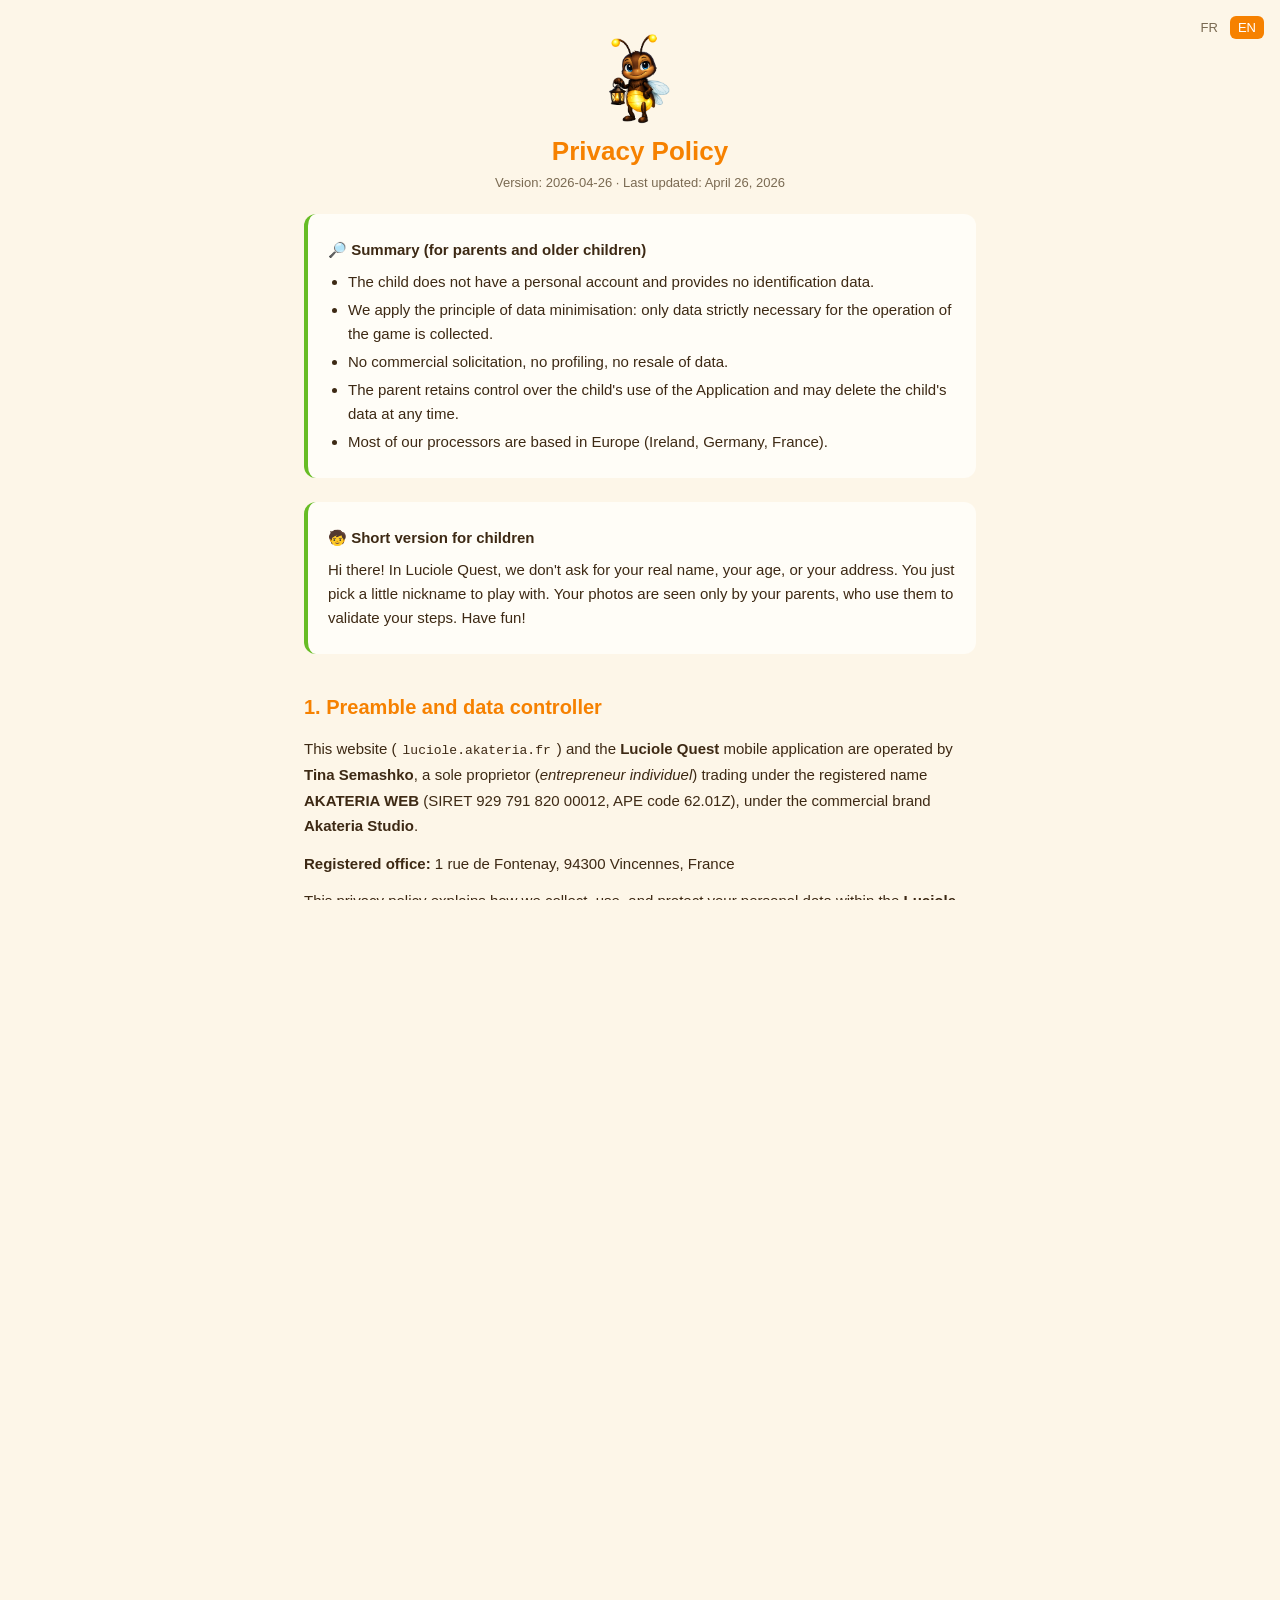
==== privacy-en.html @ 366c7b30 "feat(legal): add Privacy EN, Terms FR, Terms EN pages Hand-converted from luciole-quest/docs/. Same " ====
<!DOCTYPE html>
<html lang="en">
<head>
  <meta charset="UTF-8">
  <meta name="viewport" content="width=device-width, initial-scale=1.0">
  <title>Privacy Policy — Luciole Quest</title>
  <meta name="description" content="Privacy Policy of the Luciole Quest application">
  <link rel="icon" href="assets/mascot.png">
  <link rel="stylesheet" href="style.css">
</head>
<body>
  <div class="lang-toggle">
    <a href="privacy-fr.html">FR</a>
    <a href="privacy-en.html" class="active">EN</a>
  </div>

  <main class="legal-container">
    <header class="legal-header">
      <img src="assets/mascot.png" alt="Lux" class="mascot">
      <h1>Privacy Policy</h1>
      <p class="legal-meta">Version: 2026-04-26 &middot; Last updated: April 26, 2026</p>
    </header>

    <aside class="legal-summary">
      <p>🔎 <strong>Summary (for parents and older children)</strong></p>
      <ul>
        <li>The child does not have a personal account and provides no identification data.</li>
        <li>We apply the principle of data minimisation: only data strictly necessary for the operation of the game is collected.</li>
        <li>No commercial solicitation, no profiling, no resale of data.</li>
        <li>The parent retains control over the child's use of the Application and may delete the child's data at any time.</li>
        <li>Most of our processors are based in Europe (Ireland, Germany, France).</li>
      </ul>
    </aside>

    <aside class="legal-summary">
      <p>🧒 <strong>Short version for children</strong></p>
      <p>Hi there! In Luciole Quest, we don't ask for your real name, your age, or your address. You just pick a little nickname to play with. Your photos are seen only by your parents, who use them to validate your steps. Have fun!</p>
    </aside>

    <article class="legal-content">

      <h2>1. Preamble and data controller</h2>

      <p>This website (<code>luciole.akateria.fr</code>) and the <strong>Luciole Quest</strong> mobile application are operated by <strong>Tina Semashko</strong>, a sole proprietor (<em>entrepreneur individuel</em>) trading under the registered name <strong>AKATERIA WEB</strong> (SIRET 929 791 820 00012, APE code 62.01Z), under the commercial brand <strong>Akateria Studio</strong>.</p>

      <p><strong>Registered office:</strong> 1 rue de Fontenay, 94300 Vincennes, France</p>

      <p>This privacy policy explains how we collect, use, and protect your personal data within the <strong>Luciole Quest</strong> application (hereinafter "the Application").</p>

      <p>We comply with the General Data Protection Regulation (GDPR, EU Regulation 2016/679), the French Data Protection Act of 6 January 1978 as amended (<em>Loi Informatique et Libertés</em>), and the recommendations of the French data protection authority (CNIL — <em>Commission Nationale de l'Informatique et des Libertés</em>) regarding applications aimed at children.</p>

      <p>The Application is designed in accordance with the <strong>best interests of the child</strong>, in line with CNIL recommendations and GDPR principles.</p>

      <p>Given the nature and scale of our activity, <strong>we have not appointed a data protection officer (DPO)</strong>, as our activity does not fall under any of the cases requiring mandatory designation set out in Article 37 of the GDPR.</p>

      <p><strong>For any questions concerning your personal data, you can contact us at: <code>contact@akateria.fr</code></strong></p>

      <h2>2. Target audience and how the Application works</h2>

      <p>Luciole Quest is a family treasure hunt application designed for <strong>children aged 5 and over</strong>, who play <strong>under the supervision of a parent or legal guardian</strong>.</p>

      <ul>
        <li>The <strong>parent</strong> (user aged 18 or over) creates an account, sets up treasure hunts (locations, riddles, photos), launches the game, and receives the child's submissions and hint requests.</li>
        <li>The <strong>child</strong> joins the game through a code provided by the parent. The child does not create a personal account and provides no identification data (email, password, etc.). The child only chooses a nickname to display during the game.</li>
      </ul>

      <p>The Application is intended for family use, on the parent's mobile device. The child does not download or use the Application autonomously.</p>

      <p><strong>Account creation is strictly reserved for adults (aged 18 or over).</strong> By signing up, the parent confirms that they are of legal age and acting as the legal representative of the child.</p>

      <p>Providing your email address is necessary to create your account and to perform the service (authentication, password reset). Without it, use of the Application is not possible.</p>

      <h2>3. Personal data collected</h2>

      <h3>3.1 Parent data (authenticated user)</h3>

      <div class="table-wrap">
      <table>
        <thead>
          <tr><th>Data</th><th>Source</th><th>Storage</th></tr>
        </thead>
        <tbody>
          <tr><td>Email address</td><td>Sign-up form</td><td>Supabase (Ireland)</td></tr>
          <tr><td>Password (bcrypt-hashed)</td><td>Sign-up form / password reset</td><td>Supabase (Ireland)</td></tr>
          <tr><td>Authentication metadata (sign-up date, last sign-in, email confirmation)</td><td>Automatically by Supabase Auth</td><td>Supabase (Ireland)</td></tr>
          <tr><td>Treasure hunt content (titles, location descriptions, generated riddles, settings)</td><td>Manual entry by the parent</td><td>Supabase (Ireland)</td></tr>
          <tr><td>Reference photos of locations</td><td>Parent's camera / gallery</td><td>Supabase Storage (Ireland, public access — see §10)</td></tr>
          <tr><td>Pre-recorded hint photos</td><td>Parent's camera / gallery</td><td>Supabase Storage (Ireland, public access — see §10)</td></tr>
          <tr><td>Text of hints sent during a game</td><td>Manual entry during the game</td><td>Supabase (Ireland)</td></tr>
          <tr><td>Rejection comments on the child's photo submissions</td><td>Manual entry during the game</td><td>Supabase (Ireland)</td></tr>
          <tr><td>Team names (race mode)</td><td>Manual entry by the parent</td><td>Supabase (Ireland)</td></tr>
          <tr><td>Interface language preference (FR/EN/RU/UK)</td><td>In-app selection</td><td>Local storage on the device (not synced)</td></tr>
        </tbody>
      </table>
      </div>

      <h3>3.2 Child data (unauthenticated user)</h3>

      <p>The child <strong>provides no identification data</strong> (no email, no password, no date of birth).</p>

      <div class="table-wrap">
      <table>
        <thead>
          <tr><th>Data</th><th>Source</th><th>Storage</th></tr>
        </thead>
        <tbody>
          <tr><td>Nickname (first name or made-up name, free text, max 20 characters)</td><td>Entered by the child or the parent when joining a game</td><td>Supabase (Ireland)</td></tr>
          <tr><td>Validation photos for found locations</td><td>Camera of the mobile device</td><td>Supabase Storage (Ireland, private access — short-lived signed URLs)</td></tr>
          <tr><td>Hint requests and progress within the game</td><td>Child's actions during play</td><td>Supabase (Ireland)</td></tr>
        </tbody>
      </table>
      </div>

      <p>⚠️ <strong>Important note for parents:</strong> the child's nickname is entered by you or your child. We recommend using a nickname rather than the full first name, in order to limit identifying data.</p>

      <h3>3.3 Technical data (collected automatically)</h3>

      <div class="table-wrap">
      <table>
        <thead>
          <tr><th>Data</th><th>Purpose</th><th>Storage</th></tr>
        </thead>
        <tbody>
          <tr><td>Crash reports (stack traces, execution thread before the error)</td><td>Bug fixing</td><td>Sentry (Germany), 30 to 90 days depending on our plan</td></tr>
          <tr><td>IP address, user identifier, locale</td><td>Technical context for crash reports</td><td>Sentry (Germany)</td></tr>
          <tr><td>Structured application logs</td><td>Debugging</td><td>Sentry (Germany)</td></tr>
        </tbody>
      </table>
      </div>

      <h3>3.4 Data processed by our riddle generation service</h3>

      <p>When the parent requests automatic generation of a riddle from the description of a location, <strong>the description text entered by the parent is transmitted to the Mistral AI API</strong> (a French processor based in Paris) in order to produce the riddle.</p>

      <p>⚠️ <strong>If the parent includes the child's first name or personal details in the location description (e.g., "Under Sasha's bed"), this information will be transmitted to Mistral AI</strong> when the riddle is generated. We recommend avoiding the inclusion of identifying personal data in location descriptions.</p>

      <h2>4. Purposes and legal bases for processing</h2>

      <div class="table-wrap">
      <table>
        <thead>
          <tr><th>Data</th><th>Purpose</th><th>Legal basis (GDPR)</th></tr>
        </thead>
        <tbody>
          <tr><td>Parent's email + password</td><td>Authentication, password reset</td><td>Performance of contract (Art. 6.1.b)</td></tr>
          <tr><td>Treasure hunt content (titles, descriptions, riddles, photos)</td><td>Operation of the game</td><td>Performance of contract (Art. 6.1.b)</td></tr>
          <tr><td>Child's nickname</td><td>Display in the game, progress tracking</td><td>Performance of the contract concluded with the parent (Art. 6.1.b) — since the child has no account or direct contractual relationship, processing relies on the contract concluded with the parent and falls within the exercise of parental authority</td></tr>
          <tr><td>Validation photos sent by the child</td><td>Parent's validation of progress</td><td>Performance of the contract concluded with the parent (Art. 6.1.b) — same framework as above</td></tr>
          <tr><td>Location description sent to Mistral AI</td><td>Automatic riddle generation</td><td>Performance of contract (Art. 6.1.b)</td></tr>
          <tr><td>Sentry technical data (crashes, logs)</td><td>Improving the reliability of the Application</td><td>Legitimate interest (Art. 6.1.f) — see details below</td></tr>
        </tbody>
      </table>
      </div>

      <p><strong>Balancing test — legitimate interest (Sentry).</strong> This legitimate interest is balanced against your rights and freedoms: the data collected by Sentry is strictly limited to what is necessary for technical diagnosis (execution traces, technical context, user identifier to link events). No use is made for commercial, marketing, or profiling purposes. You may object to this processing by contacting us (see §11).</p>

      <h2>5. Children's specifics (GDPR Art. 8 + CNIL recommendations)</h2>

      <p>In accordance with Article 8 of the GDPR and the CNIL recommendations for applications aimed at children:</p>

      <ul>
        <li><strong>The child does not create a personal account.</strong> The child accesses the game only through a code provided by their parent.</li>
        <li><strong>No identification data of the child is collected</strong> beyond the nickname they choose for the game (which may be a made-up name).</li>
        <li><strong>The Application does not allow any interaction between the child and third parties.</strong> No public messaging, no social network, no advertising, no in-app purchases are accessible from the child's interface.</li>
        <li><strong>The parent is solely responsible for the content and progress of the game.</strong> Riddles, photos, and hints are created by the parent.</li>
        <li><strong>No data is used for commercial solicitation, profiling, or transmission to third parties for advertising purposes.</strong></li>
        <li><strong>The parent's account is protected</strong> by a password (≥8 characters, complexity required).</li>
        <li><strong>We design the Application taking into account the best interests of the child</strong>, by strictly limiting data collection and excluding any interaction of the child with third parties.</li>
      </ul>

      <p><strong>Framework for processing the child's data.</strong> Since the Application is designed for supervised family use, the processing of the child's data (nickname, validation photos, hint requests) relies on the <strong>performance of the contract concluded with the parent</strong> (Art. 6.1.b GDPR), in compliance with parental authority and the principle of data minimisation. The parent, as the holder of parental authority, oversees the child's use of the Application and authorises us to carry out the processing strictly necessary for the operation of the game. As a parent or legal guardian, you may at any time exercise the child's rights on their behalf (access, deletion — see §11).</p>

      <p><strong>Age verification.</strong> The Application does not implement a technical age-verification mechanism. Account creation is reserved for adults by user declaration during sign-up, consistent with our supervised family use model: the child has no personal account and can only access the game with a code generated by the parent.</p>

      <h2>6. Processors (recipients of the data)</h2>

      <p>To provide the service, we rely on the following processors:</p>

      <div class="table-wrap">
      <table>
        <thead>
          <tr><th>Processor</th><th>Role</th><th>Country / Region</th><th>Compliance</th></tr>
        </thead>
        <tbody>
          <tr><td><strong>Supabase Inc.</strong></td><td>Authentication, database, file storage, edge functions, real-time</td><td>Ireland 🇮🇪 (<code>aws-1-eu-west-1</code> region)</td><td>DPA signed, EU hosting</td></tr>
          <tr><td><strong>Sentry GmbH</strong></td><td>Crash reports, application logs</td><td>Germany 🇩🇪 (<code>de.sentry.io</code> region)</td><td>DPA + integrated standard contractual clauses</td></tr>
          <tr><td><strong>Mistral AI</strong></td><td>Automatic riddle generation (LLM)</td><td>France 🇫🇷 (Paris)</td><td>DPA validated at sign-up. Under the terms of the Mistral platform, data sent through the API is not used to train the models.</td></tr>
          <tr><td><strong>Mailjet (Sinch)</strong></td><td>Sending of transactional emails (password reset, confirmations)</td><td>France 🇫🇷 (servers in Paris)</td><td>DPA signed, EU hosting</td></tr>
          <tr><td><strong>OVHcloud</strong></td><td>Domain name registration, DNS, MX</td><td>France 🇫🇷</td><td>OVH standard DPA</td></tr>
          <tr><td><strong>GitHub Pages (Microsoft Corporation)</strong></td><td>Hosting of the static website <code>luciole.akateria.fr</code> (this policy, web password reset page, files required for Android App Links)</td><td>United States 🇺🇸</td><td>DPA + standard contractual clauses (SCCs) — see §7</td></tr>
        </tbody>
      </table>
      </div>

      <p><strong>None of these processors is authorised to use your data for their own purposes</strong> (advertising, sales, profiling, etc.). They act only on our instructions.</p>

      <h2>7. Data transfers outside the European Union</h2>

      <p>The majority of our processors operate within the European Union. Only one transfer to a third country takes place:</p>

      <ul>
        <li><strong>GitHub Pages (Microsoft Corporation, United States)</strong>: hosts our static website <code>luciole.akateria.fr</code>. No personal data is <strong>intentionally transferred</strong> to GitHub Pages as part of the operation of the Application. However, when the website is visited (this policy, terms of service, password reset page, technical files such as <code>assetlinks.json</code> for Android App Links), certain technical data such as the <strong>visitor's IP address</strong> may be processed by the host according to its own terms.</li>
      </ul>

      <p>The transfer to GitHub/Microsoft is governed by the <strong>standard contractual clauses</strong> adopted by the European Commission (Implementing Decision <strong>2021/914</strong> of 4 June 2021), as well as Microsoft Corporation's commitment under the <strong>EU-U.S. Data Privacy Framework (DPF)</strong>.</p>

      <h2>8. Retention period</h2>

      <div class="table-wrap">
      <table>
        <thead>
          <tr><th>Data</th><th>Retention period</th></tr>
        </thead>
        <tbody>
          <tr><td>Parent account (email, password, profile)</td><td>Until the parent deletes the account, or automatic deletion after 24 months of inactivity (see below)</td></tr>
          <tr><td>Treasure hunt content (titles, locations, riddles, parent photos)</td><td>Until manual deletion or account deletion</td></tr>
          <tr><td>Children's photos (validation submissions)</td><td>Until the game is deleted or the parent's account is deleted</td></tr>
          <tr><td>Child nickname and progress data</td><td>Until the game is deleted or the parent's account is deleted</td></tr>
          <tr><td>Sentry crash reports</td><td>30 to 90 days depending on our current plan (automatic rotation by Sentry)</td></tr>
          <tr><td>Mailjet email delivery logs</td><td>Approximately 30 days (automatic rotation by Mailjet)</td></tr>
          <tr><td>Supabase backups</td><td>No automated backups under our current plan; in the case of a manual backup, maximum duration of 30 days</td></tr>
        </tbody>
      </table>
      </div>

      <p><strong>Deletion period upon request.</strong> When you request the deletion of your account, all associated data is irreversibly deleted <strong>within a maximum of 30 days</strong> from the receipt of your request. This period includes deletion from any manual backups.</p>

      <p><strong>Deletion for prolonged inactivity.</strong> In the event of account inactivity for <strong>24 consecutive months</strong>, we reserve the right to delete the account and all associated data, after first sending a warning email to the address associated with the account at least 30 days before actual deletion.</p>

      <h2>9. Data security</h2>

      <p>We implement the following technical and organisational measures:</p>

      <ul>
        <li><strong>Encryption in transit</strong>: all communications with our servers (Supabase, Sentry, Mistral, Mailjet) use HTTPS/TLS.</li>
        <li><strong>Passwords</strong>: stored in hashed form (bcrypt) by Supabase. We never have access to passwords in plain text.</li>
        <li><strong>Database access control</strong>: Supabase's row-level security (RLS) rules ensure that a parent only accesses their own data.</li>
        <li><strong>Children's photos</strong>: stored in a private bucket, accessible only via short-lived signed URLs (1 hour) generated for the parent who owns the hunt.</li>
        <li><strong>Email authentication</strong>: emails we send are cryptographically signed (DKIM, DMARC, SPF) to prevent spoofing.</li>
      </ul>

      <h2>10. Photos uploaded by parents</h2>

      <p><strong>Important information.</strong> The photos that you (the parent) upload <strong>as location references or as hints</strong> (to be distinguished from the validation photos sent by the child) are stored in a space where read access is not protected by authentication. These photos are not indexed by search engines and are accessible to third parties only <strong>through the use of complex unique identifiers (UUIDs) that are non-guessable and not publicly referenced</strong>. In practice, accidental discovery is extremely improbable.</p>

      <p><strong>Residual risk.</strong> If the exact URL of a photo were to be disclosed (e.g., shared screenshot, video capture, link sent through messaging), anyone in possession of that URL could access it. There is therefore a <strong>residual risk of uncontrolled dissemination</strong> which we wish to bring to your attention.</p>

      <p><strong>Recommendation.</strong> We recommend that you avoid including in these photos any identifiable children, faces, documents, addresses, or other personal information that you would not want to be potentially disclosed.</p>

      <p><strong>Safeguard in the interface.</strong> The Application displays a clear warning under each photo upload button used by the parent, recalling this limitation and inviting caution.</p>

      <p><strong>Validation photos sent by the child.</strong> Photos uploaded by the child during a game (validation of found locations) <strong>are not subject</strong> to this limitation: they are stored in a private space, accessible only by the parent who owns the hunt, through short-lived signed URLs (1 hour).</p>

      <p><strong>Planned improvement.</strong> This limitation is due to the technical need to make hint photos visible to the child (who is not authenticated). An improvement to the protection of parent photos is planned in a future version of the Application.</p>

      <h2>11. Your rights</h2>

      <p>In accordance with the GDPR and the French Data Protection Act of 6 January 1978 as amended, you have the following rights regarding your personal data and that of your child:</p>

      <ul>
        <li><strong>Right of access</strong> (Art. 15 GDPR): obtain a copy of the data we hold about you and your child.</li>
        <li><strong>Right of rectification</strong> (Art. 16 GDPR): correct inaccurate data (e.g., your email address).</li>
        <li><strong>Right to erasure / right to be forgotten</strong> (Art. 17 GDPR): delete your account and all associated data.</li>
        <li><strong>Right to restriction of processing</strong> (Art. 18 GDPR): temporarily suspend the processing of certain data.</li>
        <li><strong>Right to data portability</strong> (Art. 20 GDPR): receive your data in a structured, machine-readable format. This right applies only to data that you have actively provided to us and that is processed by automated means.</li>
        <li><strong>Right to object</strong> (Art. 21 GDPR): object to certain processing based on legitimate interest (in particular Sentry).</li>
        <li><strong>Right to withdraw consent</strong>: at any time, without affecting the lawfulness of prior processing.</li>
        <li><strong>Post-mortem directives</strong> (article 85 of the French Data Protection Act): you have the right to define directives concerning the fate of your personal data after your death, under the conditions provided by law. For any question concerning the exercise of this right, you may contact us at <code>contact@akateria.fr</code>.</li>
      </ul>

      <p><strong>To exercise these rights, contact us at <code>contact@akateria.fr</code></strong> from the email address associated with your account. We will respond within a maximum of <strong>one month</strong> from the receipt of your request, extendable by two months in the case of a complex or numerous request (with prior notice).</p>

      <p><strong>Identity verification.</strong> To protect the confidentiality of your account, we may ask you for proof of identity before processing your request, particularly in case of doubt about its origin.</p>

      <p><strong>Right to lodge a complaint with the CNIL.</strong> If you consider that your rights are not being respected, you can lodge a complaint with the French data protection authority (CNIL): <a href="https://www.cnil.fr/fr/plaintes" target="_blank" rel="noopener">https://www.cnil.fr/fr/plaintes</a></p>

      <h2>12. Cookies and local storage</h2>

      <p>The Application <strong>does not use cookies</strong> (it is native, not web-based).</p>

      <p>On your device, the Application stores locally:</p>
      <ul>
        <li>Your <strong>authentication session</strong> (encrypted token, managed by Supabase, valid until logout)</li>
        <li>Your <strong>interface language preference</strong> (FR/EN/RU/UK)</li>
      </ul>

      <p>None of this data is shared with third parties. It is erased when you uninstall the Application.</p>

      <p>The website <code>luciole.akateria.fr</code> (password reset page) uses only the browser's <code>localStorage</code> to remember the chosen language. No cookies are set.</p>

      <h2>13. Changes to this policy</h2>

      <p>This privacy policy may be modified to reflect legal or technical developments.</p>

      <ul>
        <li>Any modification will be published on this page, with an update of the date at the top of the document.</li>
        <li><strong>Substantial</strong> modifications (new type of data collected, new processor, change of purpose) <strong>will require your acceptance</strong> within the application at the next launch.</li>
      </ul>

      <p>The current version is dated <strong>April 26, 2026</strong>.</p>

      <h2>14. Contact</h2>

      <p>For any question, to exercise your rights, or to lodge a complaint:</p>

      <ul>
        <li><strong>Email:</strong> <code>contact@akateria.fr</code></li>
        <li><strong>Data controller:</strong> Tina Semashko, sole proprietor (<em>entrepreneur individuel</em>)</li>
        <li><strong>Trading name:</strong> AKATERIA WEB</li>
        <li><strong>SIRET:</strong> 929 791 820 00012</li>
        <li><strong>APE code:</strong> 62.01Z (Computer programming)</li>
        <li><strong>Registered office:</strong> 1 rue de Fontenay, 94300 Vincennes, France</li>
        <li><strong>DPO:</strong> not appointed (see §1)</li>
      </ul>

      <p>You may also lodge a complaint with the CNIL: <a href="https://www.cnil.fr/fr/plaintes" target="_blank" rel="noopener">https://www.cnil.fr/fr/plaintes</a></p>

    </article>

    <footer class="legal-footer">
      <a href="terms-en.html">Terms of Service</a> &middot;
      <a href="/">Home</a>
    </footer>
  </main>
</body>
</html>
---- style.css ----
:root {
  --primary: #f68100;
  --primary-dark: #d86f00;
  --secondary: #67bc25;
  --background: #FDF6E8;
  --surface: #FFFDF7;
  --text-primary: #3D2914;
  --text-secondary: #7A6A52;
  --error: #d03a3a;
  --success: #4a8f2a;
  --border: #E0D4B8;
  --radius: 12px;
  --radius-lg: 20px;
}

* {
  box-sizing: border-box;
  margin: 0;
  padding: 0;
}

html, body {
  height: 100%;
  background: var(--background);
  font-family: -apple-system, BlinkMacSystemFont, "Segoe UI", Roboto, Oxygen, Ubuntu, Cantarell, sans-serif;
  color: var(--text-primary);
  -webkit-font-smoothing: antialiased;
  overflow-x: hidden;
}

.container {
  min-height: 100vh;
  display: flex;
  flex-direction: column;
  align-items: center;
  justify-content: center;
  padding: 24px;
  max-width: 440px;
  margin: 0 auto;
}

.mascot {
  width: 96px;
  height: auto;
  margin-bottom: 16px;
}

h1 {
  font-size: 28px;
  color: var(--primary);
  text-align: center;
  margin-bottom: 12px;
  font-weight: 700;
}

.tagline {
  text-align: center;
  color: var(--text-secondary);
  font-size: 15px;
  margin-bottom: 24px;
  line-height: 1.5;
}

.coming-soon {
  text-align: center;
  color: var(--text-primary);
  font-size: 16px;
  margin-top: 16px;
  font-weight: 500;
}

.hint {
  text-align: center;
  color: var(--text-secondary);
  font-size: 14px;
  margin-bottom: 24px;
  line-height: 1.5;
  max-width: 340px;
}

.lang-toggle {
  position: absolute;
  top: 16px;
  right: 16px;
  display: flex;
  gap: 4px;
  font-size: 13px;
}

.lang-toggle button {
  background: transparent;
  border: none;
  color: var(--text-secondary);
  cursor: pointer;
  padding: 4px 8px;
  border-radius: 6px;
  font-weight: 500;
}

.lang-toggle button.active {
  background: var(--primary);
  color: white;
}

form {
  width: 100%;
  display: flex;
  flex-direction: column;
  gap: 12px;
}

.field {
  position: relative;
  width: 100%;
}

.field input {
  width: 100%;
  padding: 14px 44px 14px 14px;
  border: 1px solid var(--border);
  border-radius: var(--radius);
  background: var(--surface);
  font-size: 16px;
  color: var(--text-primary);
  outline: none;
  transition: border-color 0.15s;
}

.field input:focus {
  border-color: var(--primary);
}

.field .toggle-visibility {
  position: absolute;
  right: 12px;
  top: 50%;
  transform: translateY(-50%);
  background: none;
  border: none;
  color: var(--text-secondary);
  cursor: pointer;
  padding: 4px 8px;
  font-size: 13px;
}

.rules {
  list-style: none;
  font-size: 13px;
  color: var(--text-secondary);
  margin-top: -4px;
  padding-left: 4px;
}

.rules li {
  padding: 2px 0;
  display: flex;
  align-items: center;
  gap: 8px;
}

.rules li::before {
  content: "○";
  color: var(--text-secondary);
  font-size: 14px;
  width: 14px;
  text-align: center;
}

.rules li.ok {
  color: var(--success);
}

.rules li.ok::before {
  content: "✓";
  color: var(--success);
}

.rules li.fail {
  color: var(--error);
}

.rules li.fail::before {
  content: "✗";
  color: var(--error);
}

button.primary {
  background: var(--primary);
  color: white;
  border: none;
  padding: 14px;
  border-radius: 999px;
  font-size: 16px;
  font-weight: 700;
  cursor: pointer;
  box-shadow: 0 3px 6px rgba(0, 0, 0, 0.15);
  transition: background-color 0.15s;
  margin-top: 8px;
}

button.primary:hover:not(:disabled) {
  background: var(--primary-dark);
}

button.primary:disabled {
  opacity: 0.6;
  cursor: not-allowed;
}

.error-banner {
  color: var(--error);
  text-align: center;
  padding: 8px;
  font-size: 14px;
}

.success-state,
.invalid-state,
.loading-state {
  text-align: center;
}

.success-state h1,
.invalid-state h1 {
  margin-bottom: 16px;
}

.spinner {
  width: 40px;
  height: 40px;
  border: 3px solid var(--border);
  border-top-color: var(--primary);
  border-radius: 50%;
  animation: spin 0.8s linear infinite;
  margin: 32px auto;
}

@keyframes spin {
  to { transform: rotate(360deg); }
}

.hidden {
  display: none !important;
}

@media (max-width: 420px) {
  .container {
    padding: 20px;
  }

  h1 {
    font-size: 24px;
  }
}

/* ---------- Legal pages (Privacy, ToS) ---------- */

.lang-toggle a {
  background: transparent;
  color: var(--text-secondary);
  padding: 4px 8px;
  border-radius: 6px;
  font-weight: 500;
  font-size: 13px;
  text-decoration: none;
  display: inline-block;
}

.lang-toggle a.active {
  background: var(--primary);
  color: white;
}

.legal-container {
  max-width: 720px;
  margin: 0 auto;
  padding: 32px 24px 64px;
}

.legal-header {
  display: flex;
  flex-direction: column;
  align-items: center;
  margin-bottom: 24px;
}

.legal-header .mascot {
  width: 64px;
  margin-bottom: 12px;
}

.legal-header h1 {
  font-size: 26px;
  text-align: center;
  margin-bottom: 8px;
}

.legal-meta {
  text-align: center;
  color: var(--text-secondary);
  font-size: 13px;
}

.legal-summary {
  background: var(--surface);
  border-left: 4px solid var(--secondary);
  border-radius: var(--radius);
  padding: 16px 20px;
  margin: 24px 0;
  font-size: 15px;
  line-height: 1.6;
  color: var(--text-primary);
}

.legal-summary p {
  margin: 8px 0;
}

.legal-summary ul {
  padding-left: 20px;
  margin: 8px 0;
}

.legal-summary li {
  margin: 4px 0;
}

.legal-summary em {
  display: block;
  margin-top: 12px;
  color: var(--text-secondary);
  font-size: 13px;
}

.legal-content {
  font-size: 15px;
  line-height: 1.7;
  color: var(--text-primary);
}

.legal-content h2 {
  font-size: 20px;
  color: var(--primary);
  margin-top: 36px;
  margin-bottom: 12px;
  font-weight: 700;
}

.legal-content h3 {
  font-size: 16px;
  margin-top: 24px;
  margin-bottom: 8px;
  font-weight: 600;
}

.legal-content p {
  margin: 12px 0;
}

.legal-content ul,
.legal-content ol {
  padding-left: 24px;
  margin: 12px 0;
}

.legal-content li {
  margin: 4px 0;
}

.legal-content strong {
  font-weight: 600;
}

.legal-content a {
  color: var(--primary);
  text-decoration: none;
}

.legal-content a:hover {
  text-decoration: underline;
}

.legal-content code {
  background: var(--background);
  padding: 2px 6px;
  border-radius: 4px;
  font-size: 13px;
  font-family: ui-monospace, "SF Mono", Consolas, monospace;
}

.table-wrap {
  margin: 16px 0;
  overflow-x: auto;
  -webkit-overflow-scrolling: touch;
}

.legal-content table {
  width: 100%;
  border-collapse: collapse;
  font-size: 14px;
}

.legal-content th,
.legal-content td {
  padding: 10px 12px;
  text-align: left;
  border: 1px solid var(--border);
  vertical-align: top;
}

.legal-content th {
  background: var(--background);
  font-weight: 600;
}

.legal-content hr {
  border: none;
  border-top: 1px solid var(--border);
  margin: 32px 0;
}

.legal-footer {
  margin-top: 48px;
  padding-top: 24px;
  border-top: 1px solid var(--border);
  text-align: center;
  font-size: 14px;
  color: var(--text-secondary);
}

.legal-footer a {
  color: var(--primary);
  text-decoration: none;
  margin: 0 8px;
}

.legal-footer a:hover {
  text-decoration: underline;
}

@media (max-width: 600px) {
  .legal-container {
    padding: 24px 16px 48px;
  }

  .legal-content table {
    font-size: 13px;
  }

  .legal-content th,
  .legal-content td {
    padding: 8px;
  }

  .legal-content h2 {
    font-size: 18px;
  }
}
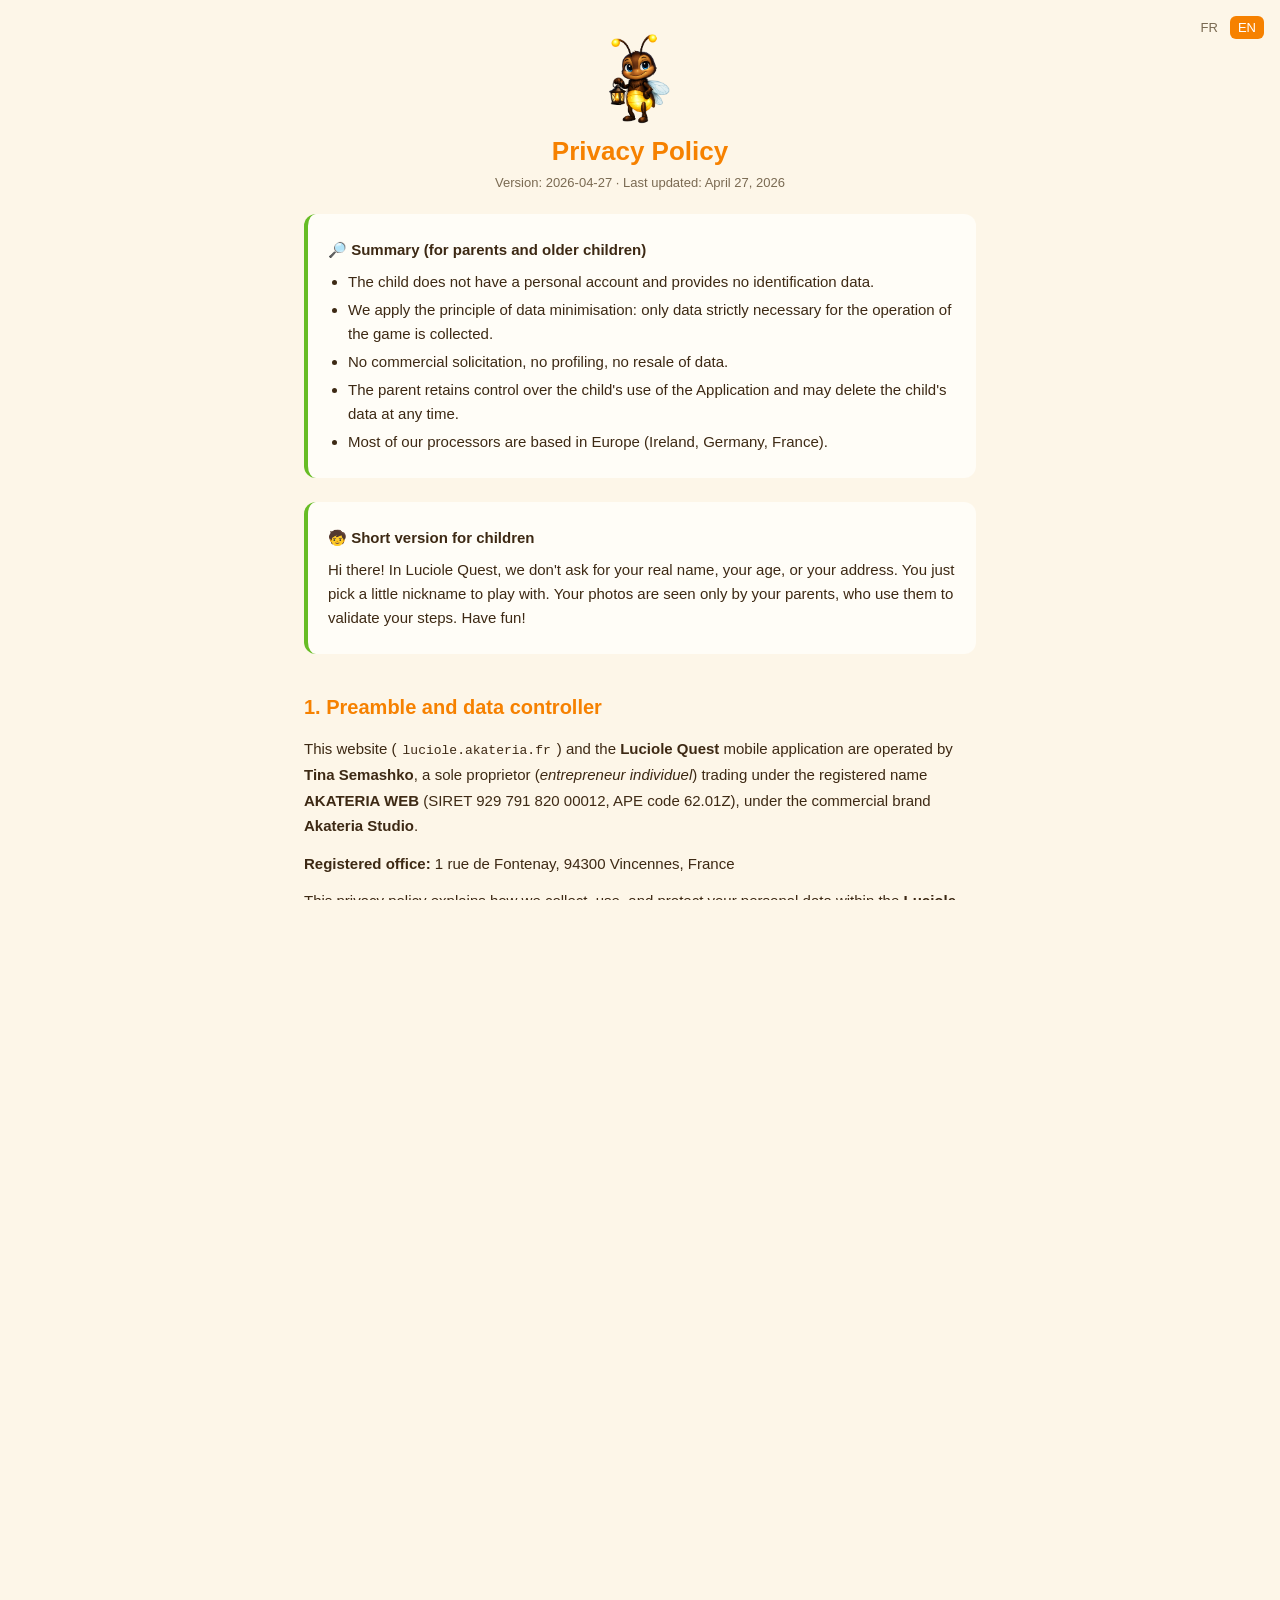
==== commit 1d9a9982: "docs(legal): sync retention policy update from luciole-quest@ed09c03 Mirrors the §8 (Privacy) and §1" ====
--- a/privacy-en.html
+++ b/privacy-en.html
@@ -18,7 +18,7 @@
     <header class="legal-header">
       <img src="assets/mascot.png" alt="Lux" class="mascot">
       <h1>Privacy Policy</h1>
-      <p class="legal-meta">Version: 2026-04-26 &middot; Last updated: April 26, 2026</p>
+      <p class="legal-meta">Version: 2026-04-27 &middot; Last updated: April 27, 2026</p>
     </header>
 
     <aside class="legal-summary">
@@ -212,7 +212,7 @@
           <tr><th>Data</th><th>Retention period</th></tr>
         </thead>
         <tbody>
-          <tr><td>Parent account (email, password, profile)</td><td>Until the parent deletes the account, or automatic deletion after 24 months of inactivity (see below)</td></tr>
+          <tr><td>Parent account (email, password, profile)</td><td>Until the parent deletes the account</td></tr>
           <tr><td>Treasure hunt content (titles, locations, riddles, parent photos)</td><td>Until manual deletion or account deletion</td></tr>
           <tr><td>Children's photos (validation submissions)</td><td>Until the game is deleted or the parent's account is deleted</td></tr>
           <tr><td>Child nickname and progress data</td><td>Until the game is deleted or the parent's account is deleted</td></tr>
@@ -225,7 +225,7 @@
 
       <p><strong>Deletion period upon request.</strong> When you request the deletion of your account, all associated data is irreversibly deleted <strong>within a maximum of 30 days</strong> from the receipt of your request. This period includes deletion from any manual backups.</p>
 
-      <p><strong>Deletion for prolonged inactivity.</strong> In the event of account inactivity for <strong>24 consecutive months</strong>, we reserve the right to delete the account and all associated data, after first sending a warning email to the address associated with the account at least 30 days before actual deletion.</p>
+      <p><strong>Exceptional deletion.</strong> In accordance with §10.2 of our <a href="terms-en.html">Terms of Service</a>, the Publisher may delete an Account and its associated data in exceptional circumstances (major security incidents, technical necessity related to maintenance or evolution of the Service). Where possible, you will be notified by email at least 30 days before actual deletion.</p>
 
       <h2>9. Data security</h2>
 
@@ -297,7 +297,7 @@
         <li><strong>Substantial</strong> modifications (new type of data collected, new processor, change of purpose) <strong>will require your acceptance</strong> within the application at the next launch.</li>
       </ul>
 
-      <p>The current version is dated <strong>April 26, 2026</strong>.</p>
+      <p>The current version is dated <strong>April 27, 2026</strong>.</p>
 
       <h2>14. Contact</h2>
 
--- a/style.css
+++ b/style.css
@@ -253,6 +253,32 @@
   }
 }
 
+.site-footer {
+  margin-top: 40px;
+  padding-top: 16px;
+  border-top: 1px solid var(--border);
+  text-align: center;
+  font-size: 12px;
+  color: var(--text-secondary);
+  width: 100%;
+  line-height: 1.8;
+}
+
+.site-footer .footer-row {
+  margin: 2px 0;
+}
+
+.site-footer a {
+  color: var(--text-secondary);
+  text-decoration: none;
+  margin: 0 4px;
+}
+
+.site-footer a:hover {
+  color: var(--primary);
+  text-decoration: underline;
+}
+
 /* ---------- Legal pages (Privacy, ToS) ---------- */
 
 .lang-toggle a {
